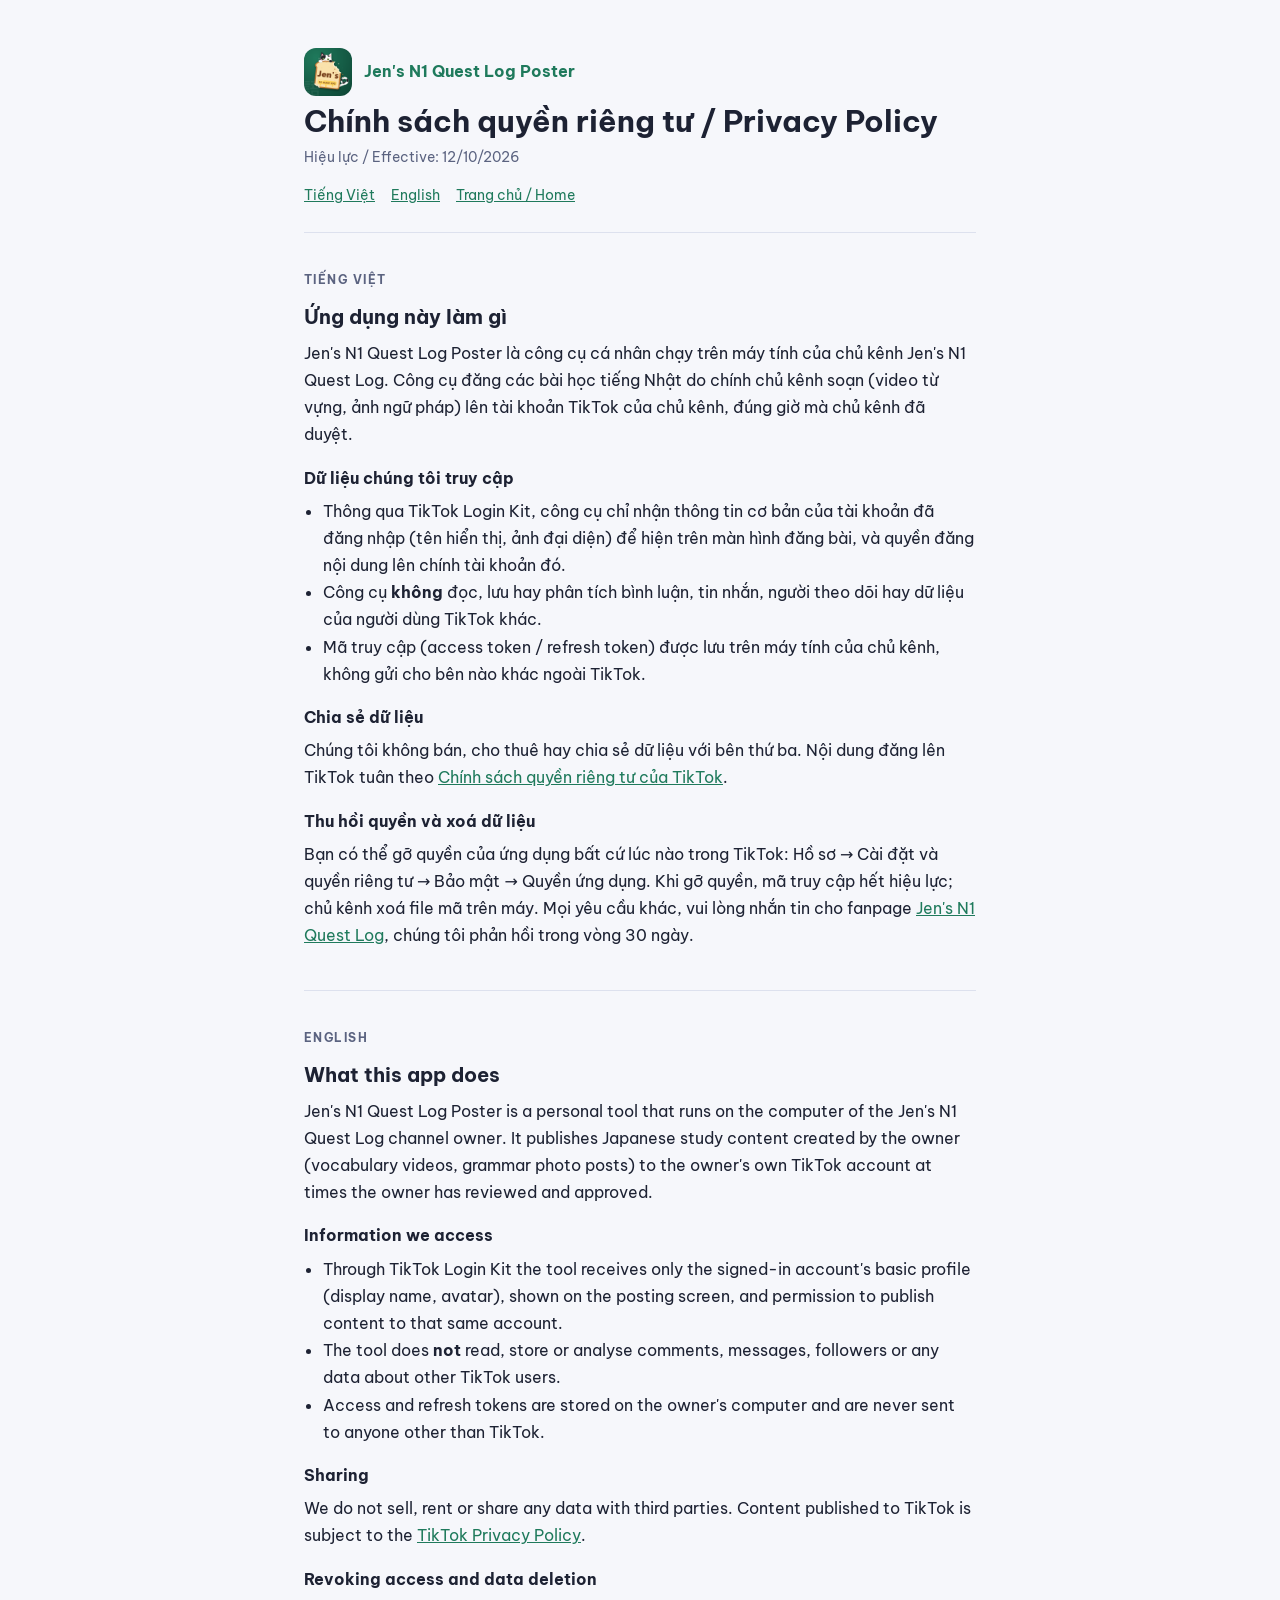
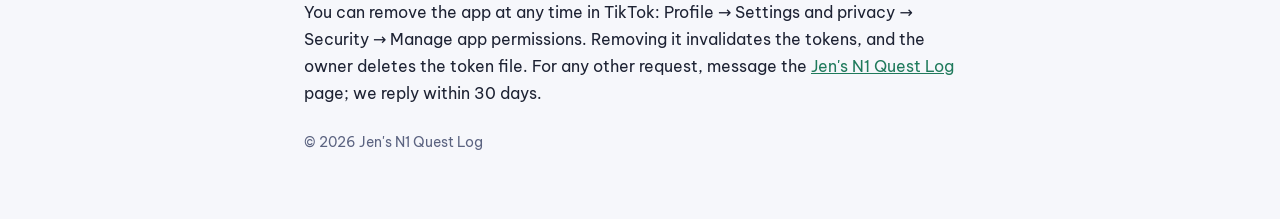
==== privacy.html @ 983f60bb "Trang web Jen's N1 Quest Log Poster" ====
<!doctype html>
<html lang="vi">
<head>
<meta charset="utf-8">
<meta name="viewport" content="width=device-width,initial-scale=1">
<title>Privacy Policy</title>
<link rel="icon" href="icon.png">
<link rel="stylesheet" href="https://fonts.googleapis.com/css2?family=Be+Vietnam+Pro:wght@400;600;700&display=swap">
<link rel="stylesheet" href="style.css">
</head>
<body>
<div class="wrap">
  <header>
    <div class="brand"><img src="icon.png" alt="">Jen's N1 Quest Log Poster</div>
    <h1>Chính sách quyền riêng tư / Privacy Policy</h1>
    <p class="meta">Hiệu lực / Effective: 12/10/2026</p>
    <nav><a href="#tieng-viet">Tiếng Việt</a><a href="#english">English</a><a href="index.html">Trang chủ / Home</a></nav>
  </header>

  <section id="tieng-viet">
    <span class="lang">Tiếng Việt</span>
    <h2>Ứng dụng này làm gì</h2>
    <p>Jen's N1 Quest Log Poster là công cụ cá nhân chạy trên máy tính của chủ kênh Jen's N1 Quest Log. Công cụ đăng các bài học tiếng Nhật do chính chủ kênh soạn (video từ vựng, ảnh ngữ pháp) lên tài khoản TikTok của chủ kênh, đúng giờ mà chủ kênh đã duyệt.</p>
    <h3>Dữ liệu chúng tôi truy cập</h3>
    <ul>
      <li>Thông qua TikTok Login Kit, công cụ chỉ nhận thông tin cơ bản của tài khoản đã đăng nhập (tên hiển thị, ảnh đại diện) để hiện trên màn hình đăng bài, và quyền đăng nội dung lên chính tài khoản đó.</li>
      <li>Công cụ <strong>không</strong> đọc, lưu hay phân tích bình luận, tin nhắn, người theo dõi hay dữ liệu của người dùng TikTok khác.</li>
      <li>Mã truy cập (access token / refresh token) được lưu trên máy tính của chủ kênh, không gửi cho bên nào khác ngoài TikTok.</li>
    </ul>
    <h3>Chia sẻ dữ liệu</h3>
    <p>Chúng tôi không bán, cho thuê hay chia sẻ dữ liệu với bên thứ ba. Nội dung đăng lên TikTok tuân theo <a href="https://www.tiktok.com/legal/privacy-policy" rel="noopener">Chính sách quyền riêng tư của TikTok</a>.</p>
    <h3>Thu hồi quyền và xoá dữ liệu</h3>
    <p>Bạn có thể gỡ quyền của ứng dụng bất cứ lúc nào trong TikTok: Hồ sơ → Cài đặt và quyền riêng tư → Bảo mật → Quyền ứng dụng. Khi gỡ quyền, mã truy cập hết hiệu lực; chủ kênh xoá file mã trên máy. Mọi yêu cầu khác, vui lòng nhắn tin cho fanpage <a href="https://www.facebook.com/451516738258596" rel="noopener">Jen's N1 Quest Log</a>, chúng tôi phản hồi trong vòng 30 ngày.</p>
  </section>

  <hr>

  <section id="english">
    <span class="lang">English</span>
    <h2>What this app does</h2>
    <p>Jen's N1 Quest Log Poster is a personal tool that runs on the computer of the Jen's N1 Quest Log channel owner. It publishes Japanese study content created by the owner (vocabulary videos, grammar photo posts) to the owner's own TikTok account at times the owner has reviewed and approved.</p>
    <h3>Information we access</h3>
    <ul>
      <li>Through TikTok Login Kit the tool receives only the signed-in account's basic profile (display name, avatar), shown on the posting screen, and permission to publish content to that same account.</li>
      <li>The tool does <strong>not</strong> read, store or analyse comments, messages, followers or any data about other TikTok users.</li>
      <li>Access and refresh tokens are stored on the owner's computer and are never sent to anyone other than TikTok.</li>
    </ul>
    <h3>Sharing</h3>
    <p>We do not sell, rent or share any data with third parties. Content published to TikTok is subject to the <a href="https://www.tiktok.com/legal/privacy-policy" rel="noopener">TikTok Privacy Policy</a>.</p>
    <h3>Revoking access and data deletion</h3>
    <p>You can remove the app at any time in TikTok: Profile → Settings and privacy → Security → Manage app permissions. Removing it invalidates the tokens, and the owner deletes the token file. For any other request, message the <a href="https://www.facebook.com/451516738258596" rel="noopener">Jen's N1 Quest Log</a> page; we reply within 30 days.</p>
  </section>

  <footer>© 2026 Jen's N1 Quest Log</footer>
</div>
</body>
</html>
---- style.css ----
:root {
  --bg: #f6f7fb; --paper: #ffffff; --fg: #1d2233; --muted: #5b6380; --line: #dde1ee; --accent: #1f7a5c;
  --f-body: "Be Vietnam Pro", "Segoe UI", system-ui, sans-serif;
  color-scheme: light;
}
@media (prefers-color-scheme: dark) {
  :root { --bg: #12141c; --paper: #1a1d28; --fg: #e6e8f2; --muted: #a0a7c2; --line: #2c3144; --accent: #6fd3a8; color-scheme: dark; }
}
* { box-sizing: border-box; }
body { margin: 0; background: var(--bg); color: var(--fg); font-family: var(--f-body); font-size: 16px; line-height: 1.7; }
.wrap { max-width: 44rem; margin: 0 auto; padding: 48px 16px 64px; }
header { display: grid; gap: 6px; padding-bottom: 24px; border-bottom: 1px solid var(--line); }
.brand { display: flex; align-items: center; gap: 12px; color: var(--accent); font-weight: 700; }
.brand img { width: 48px; height: 48px; border-radius: 12px; }
h1 { font-size: 1.9rem; line-height: 1.25; margin: 0; }
.meta { color: var(--muted); font-size: 14px; margin: 0; }
nav { display: flex; flex-wrap: wrap; gap: 8px 16px; font-size: 14px; padding-top: 8px; }
a { color: var(--accent); }
section { padding-top: 32px; }
.lang { font-size: 12px; font-weight: 700; letter-spacing: .12em; text-transform: uppercase; color: var(--muted); }
h2 { font-size: 1.25rem; margin: 8px 0 0; }
h3 { font-size: 1rem; margin: 16px 0 0; }
p, ul { margin: 6px 0 0; }
ul { padding-left: 1.2em; }
hr { border: 0; border-top: 1px solid var(--line); margin: 40px 0 0; }
footer { color: var(--muted); font-size: 14px; padding-top: 24px; }
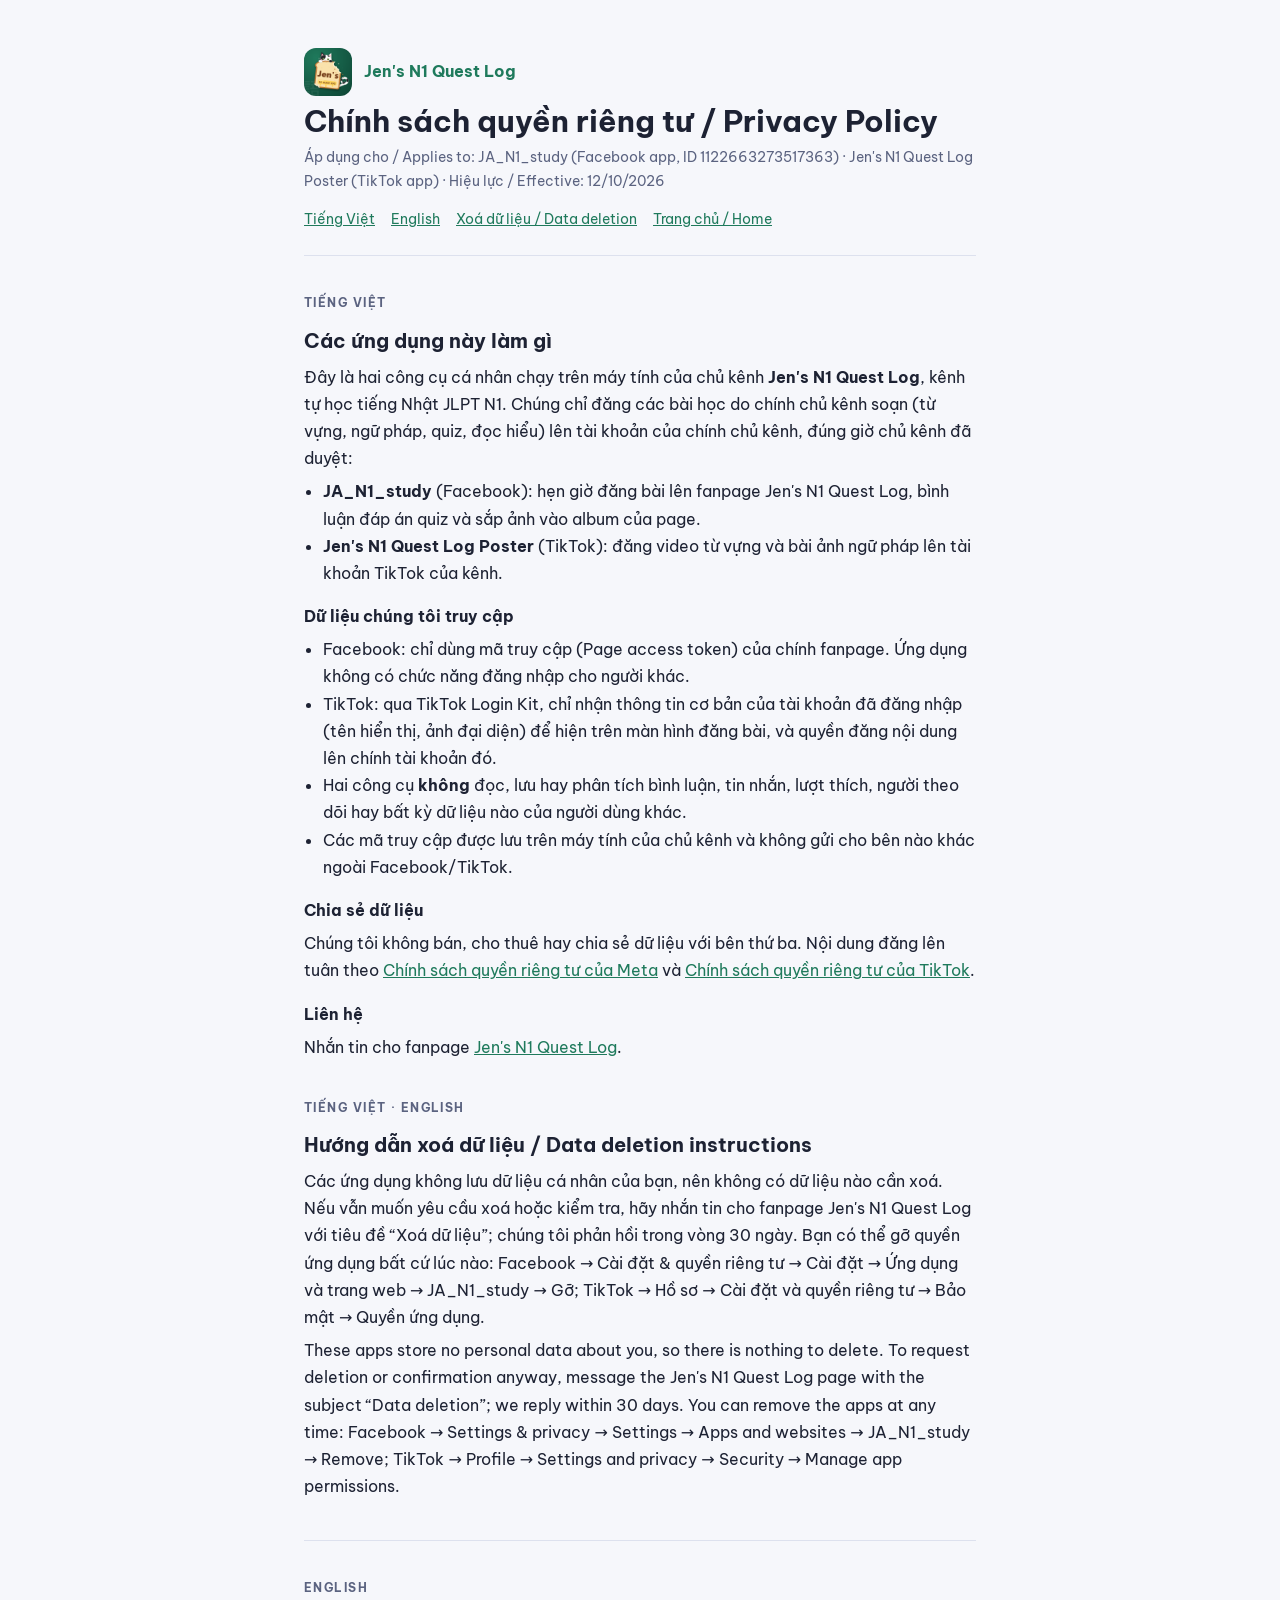
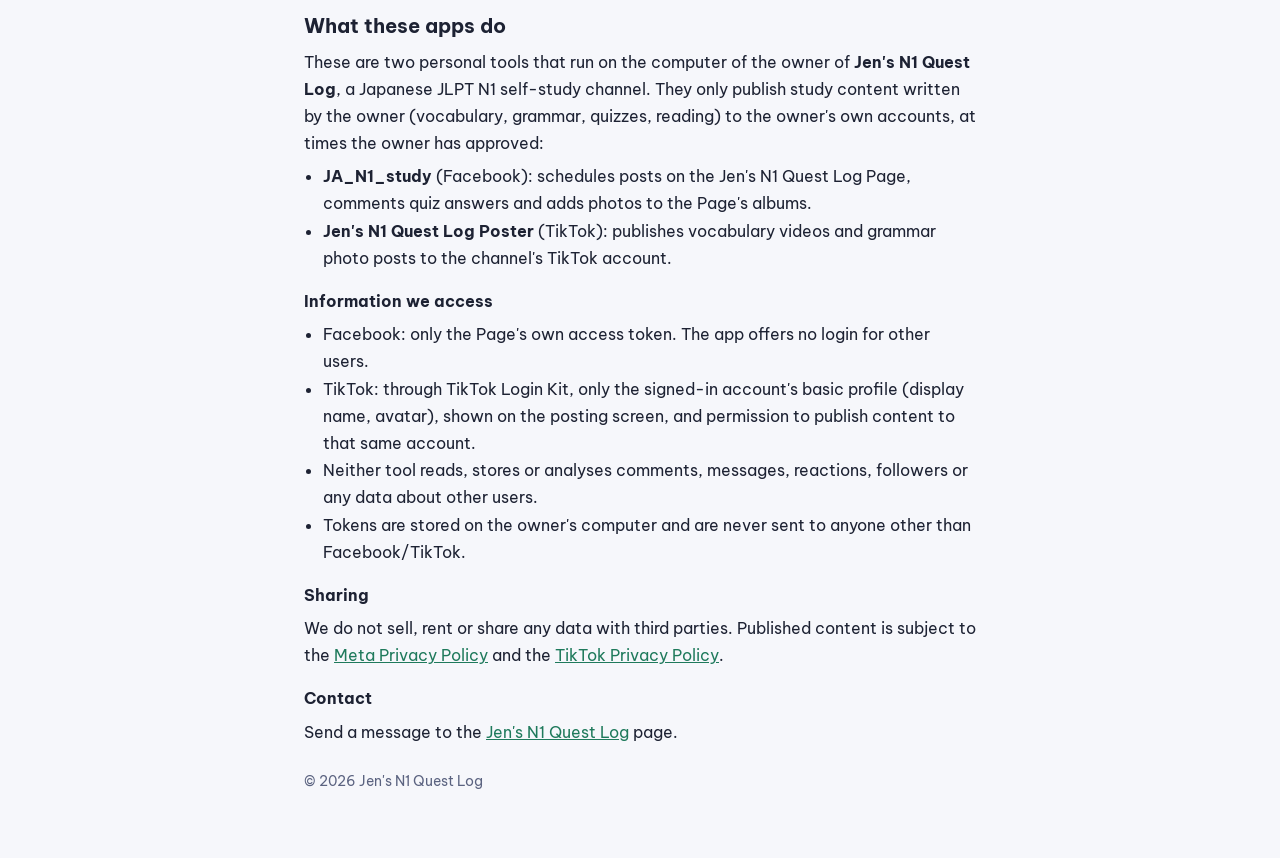
==== commit e1faa0b0: "Chinh sach + dieu khoan dung chung Facebook va TikTok" ====
--- a/privacy.html
+++ b/privacy.html
@@ -11,44 +11,61 @@
 <body>
 <div class="wrap">
   <header>
-    <div class="brand"><img src="icon.png" alt="">Jen's N1 Quest Log Poster</div>
+    <div class="brand"><img src="icon.png" alt="">Jen's N1 Quest Log</div>
     <h1>Chính sách quyền riêng tư / Privacy Policy</h1>
-    <p class="meta">Hiệu lực / Effective: 12/10/2026</p>
-    <nav><a href="#tieng-viet">Tiếng Việt</a><a href="#english">English</a><a href="index.html">Trang chủ / Home</a></nav>
+    <p class="meta">Áp dụng cho / Applies to: JA_N1_study (Facebook app, ID 1122663273517363) · Jen's N1 Quest Log Poster (TikTok app) · Hiệu lực / Effective: 12/10/2026</p>
+    <nav><a href="#tieng-viet">Tiếng Việt</a><a href="#english">English</a><a href="#xoa-du-lieu">Xoá dữ liệu / Data deletion</a><a href="index.html">Trang chủ / Home</a></nav>
   </header>
 
   <section id="tieng-viet">
     <span class="lang">Tiếng Việt</span>
-    <h2>Ứng dụng này làm gì</h2>
-    <p>Jen's N1 Quest Log Poster là công cụ cá nhân chạy trên máy tính của chủ kênh Jen's N1 Quest Log. Công cụ đăng các bài học tiếng Nhật do chính chủ kênh soạn (video từ vựng, ảnh ngữ pháp) lên tài khoản TikTok của chủ kênh, đúng giờ mà chủ kênh đã duyệt.</p>
+    <h2>Các ứng dụng này làm gì</h2>
+    <p>Đây là hai công cụ cá nhân chạy trên máy tính của chủ kênh <strong>Jen's N1 Quest Log</strong>, kênh tự học tiếng Nhật JLPT N1. Chúng chỉ đăng các bài học do chính chủ kênh soạn (từ vựng, ngữ pháp, quiz, đọc hiểu) lên tài khoản của chính chủ kênh, đúng giờ chủ kênh đã duyệt:</p>
+    <ul>
+      <li><strong>JA_N1_study</strong> (Facebook): hẹn giờ đăng bài lên fanpage Jen's N1 Quest Log, bình luận đáp án quiz và sắp ảnh vào album của page.</li>
+      <li><strong>Jen's N1 Quest Log Poster</strong> (TikTok): đăng video từ vựng và bài ảnh ngữ pháp lên tài khoản TikTok của kênh.</li>
+    </ul>
     <h3>Dữ liệu chúng tôi truy cập</h3>
     <ul>
-      <li>Thông qua TikTok Login Kit, công cụ chỉ nhận thông tin cơ bản của tài khoản đã đăng nhập (tên hiển thị, ảnh đại diện) để hiện trên màn hình đăng bài, và quyền đăng nội dung lên chính tài khoản đó.</li>
-      <li>Công cụ <strong>không</strong> đọc, lưu hay phân tích bình luận, tin nhắn, người theo dõi hay dữ liệu của người dùng TikTok khác.</li>
-      <li>Mã truy cập (access token / refresh token) được lưu trên máy tính của chủ kênh, không gửi cho bên nào khác ngoài TikTok.</li>
+      <li>Facebook: chỉ dùng mã truy cập (Page access token) của chính fanpage. Ứng dụng không có chức năng đăng nhập cho người khác.</li>
+      <li>TikTok: qua TikTok Login Kit, chỉ nhận thông tin cơ bản của tài khoản đã đăng nhập (tên hiển thị, ảnh đại diện) để hiện trên màn hình đăng bài, và quyền đăng nội dung lên chính tài khoản đó.</li>
+      <li>Hai công cụ <strong>không</strong> đọc, lưu hay phân tích bình luận, tin nhắn, lượt thích, người theo dõi hay bất kỳ dữ liệu nào của người dùng khác.</li>
+      <li>Các mã truy cập được lưu trên máy tính của chủ kênh và không gửi cho bên nào khác ngoài Facebook/TikTok.</li>
     </ul>
     <h3>Chia sẻ dữ liệu</h3>
-    <p>Chúng tôi không bán, cho thuê hay chia sẻ dữ liệu với bên thứ ba. Nội dung đăng lên TikTok tuân theo <a href="https://www.tiktok.com/legal/privacy-policy" rel="noopener">Chính sách quyền riêng tư của TikTok</a>.</p>
-    <h3>Thu hồi quyền và xoá dữ liệu</h3>
-    <p>Bạn có thể gỡ quyền của ứng dụng bất cứ lúc nào trong TikTok: Hồ sơ → Cài đặt và quyền riêng tư → Bảo mật → Quyền ứng dụng. Khi gỡ quyền, mã truy cập hết hiệu lực; chủ kênh xoá file mã trên máy. Mọi yêu cầu khác, vui lòng nhắn tin cho fanpage <a href="https://www.facebook.com/451516738258596" rel="noopener">Jen's N1 Quest Log</a>, chúng tôi phản hồi trong vòng 30 ngày.</p>
+    <p>Chúng tôi không bán, cho thuê hay chia sẻ dữ liệu với bên thứ ba. Nội dung đăng lên tuân theo <a href="https://www.facebook.com/privacy/policy/" rel="noopener">Chính sách quyền riêng tư của Meta</a> và <a href="https://www.tiktok.com/legal/privacy-policy" rel="noopener">Chính sách quyền riêng tư của TikTok</a>.</p>
+    <h3>Liên hệ</h3>
+    <p>Nhắn tin cho fanpage <a href="https://www.facebook.com/451516738258596" rel="noopener">Jen's N1 Quest Log</a>.</p>
+  </section>
+
+  <section id="xoa-du-lieu">
+    <span class="lang">Tiếng Việt · English</span>
+    <h2>Hướng dẫn xoá dữ liệu / Data deletion instructions</h2>
+    <p>Các ứng dụng không lưu dữ liệu cá nhân của bạn, nên không có dữ liệu nào cần xoá. Nếu vẫn muốn yêu cầu xoá hoặc kiểm tra, hãy nhắn tin cho fanpage Jen's N1 Quest Log với tiêu đề “Xoá dữ liệu”; chúng tôi phản hồi trong vòng 30 ngày. Bạn có thể gỡ quyền ứng dụng bất cứ lúc nào: Facebook → Cài đặt &amp; quyền riêng tư → Cài đặt → Ứng dụng và trang web → JA_N1_study → Gỡ; TikTok → Hồ sơ → Cài đặt và quyền riêng tư → Bảo mật → Quyền ứng dụng.</p>
+    <p>These apps store no personal data about you, so there is nothing to delete. To request deletion or confirmation anyway, message the Jen's N1 Quest Log page with the subject “Data deletion”; we reply within 30 days. You can remove the apps at any time: Facebook → Settings &amp; privacy → Settings → Apps and websites → JA_N1_study → Remove; TikTok → Profile → Settings and privacy → Security → Manage app permissions.</p>
   </section>
 
   <hr>
 
   <section id="english">
     <span class="lang">English</span>
-    <h2>What this app does</h2>
-    <p>Jen's N1 Quest Log Poster is a personal tool that runs on the computer of the Jen's N1 Quest Log channel owner. It publishes Japanese study content created by the owner (vocabulary videos, grammar photo posts) to the owner's own TikTok account at times the owner has reviewed and approved.</p>
+    <h2>What these apps do</h2>
+    <p>These are two personal tools that run on the computer of the owner of <strong>Jen's N1 Quest Log</strong>, a Japanese JLPT N1 self-study channel. They only publish study content written by the owner (vocabulary, grammar, quizzes, reading) to the owner's own accounts, at times the owner has approved:</p>
+    <ul>
+      <li><strong>JA_N1_study</strong> (Facebook): schedules posts on the Jen's N1 Quest Log Page, comments quiz answers and adds photos to the Page's albums.</li>
+      <li><strong>Jen's N1 Quest Log Poster</strong> (TikTok): publishes vocabulary videos and grammar photo posts to the channel's TikTok account.</li>
+    </ul>
     <h3>Information we access</h3>
     <ul>
-      <li>Through TikTok Login Kit the tool receives only the signed-in account's basic profile (display name, avatar), shown on the posting screen, and permission to publish content to that same account.</li>
-      <li>The tool does <strong>not</strong> read, store or analyse comments, messages, followers or any data about other TikTok users.</li>
-      <li>Access and refresh tokens are stored on the owner's computer and are never sent to anyone other than TikTok.</li>
+      <li>Facebook: only the Page's own access token. The app offers no login for other users.</li>
+      <li>TikTok: through TikTok Login Kit, only the signed-in account's basic profile (display name, avatar), shown on the posting screen, and permission to publish content to that same account.</li>
+      <li>Neither tool reads, stores or analyses comments, messages, reactions, followers or any data about other users.</li>
+      <li>Tokens are stored on the owner's computer and are never sent to anyone other than Facebook/TikTok.</li>
     </ul>
     <h3>Sharing</h3>
-    <p>We do not sell, rent or share any data with third parties. Content published to TikTok is subject to the <a href="https://www.tiktok.com/legal/privacy-policy" rel="noopener">TikTok Privacy Policy</a>.</p>
-    <h3>Revoking access and data deletion</h3>
-    <p>You can remove the app at any time in TikTok: Profile → Settings and privacy → Security → Manage app permissions. Removing it invalidates the tokens, and the owner deletes the token file. For any other request, message the <a href="https://www.facebook.com/451516738258596" rel="noopener">Jen's N1 Quest Log</a> page; we reply within 30 days.</p>
+    <p>We do not sell, rent or share any data with third parties. Published content is subject to the <a href="https://www.facebook.com/privacy/policy/" rel="noopener">Meta Privacy Policy</a> and the <a href="https://www.tiktok.com/legal/privacy-policy" rel="noopener">TikTok Privacy Policy</a>.</p>
+    <h3>Contact</h3>
+    <p>Send a message to the <a href="https://www.facebook.com/451516738258596" rel="noopener">Jen's N1 Quest Log</a> page.</p>
   </section>
 
   <footer>© 2026 Jen's N1 Quest Log</footer>
